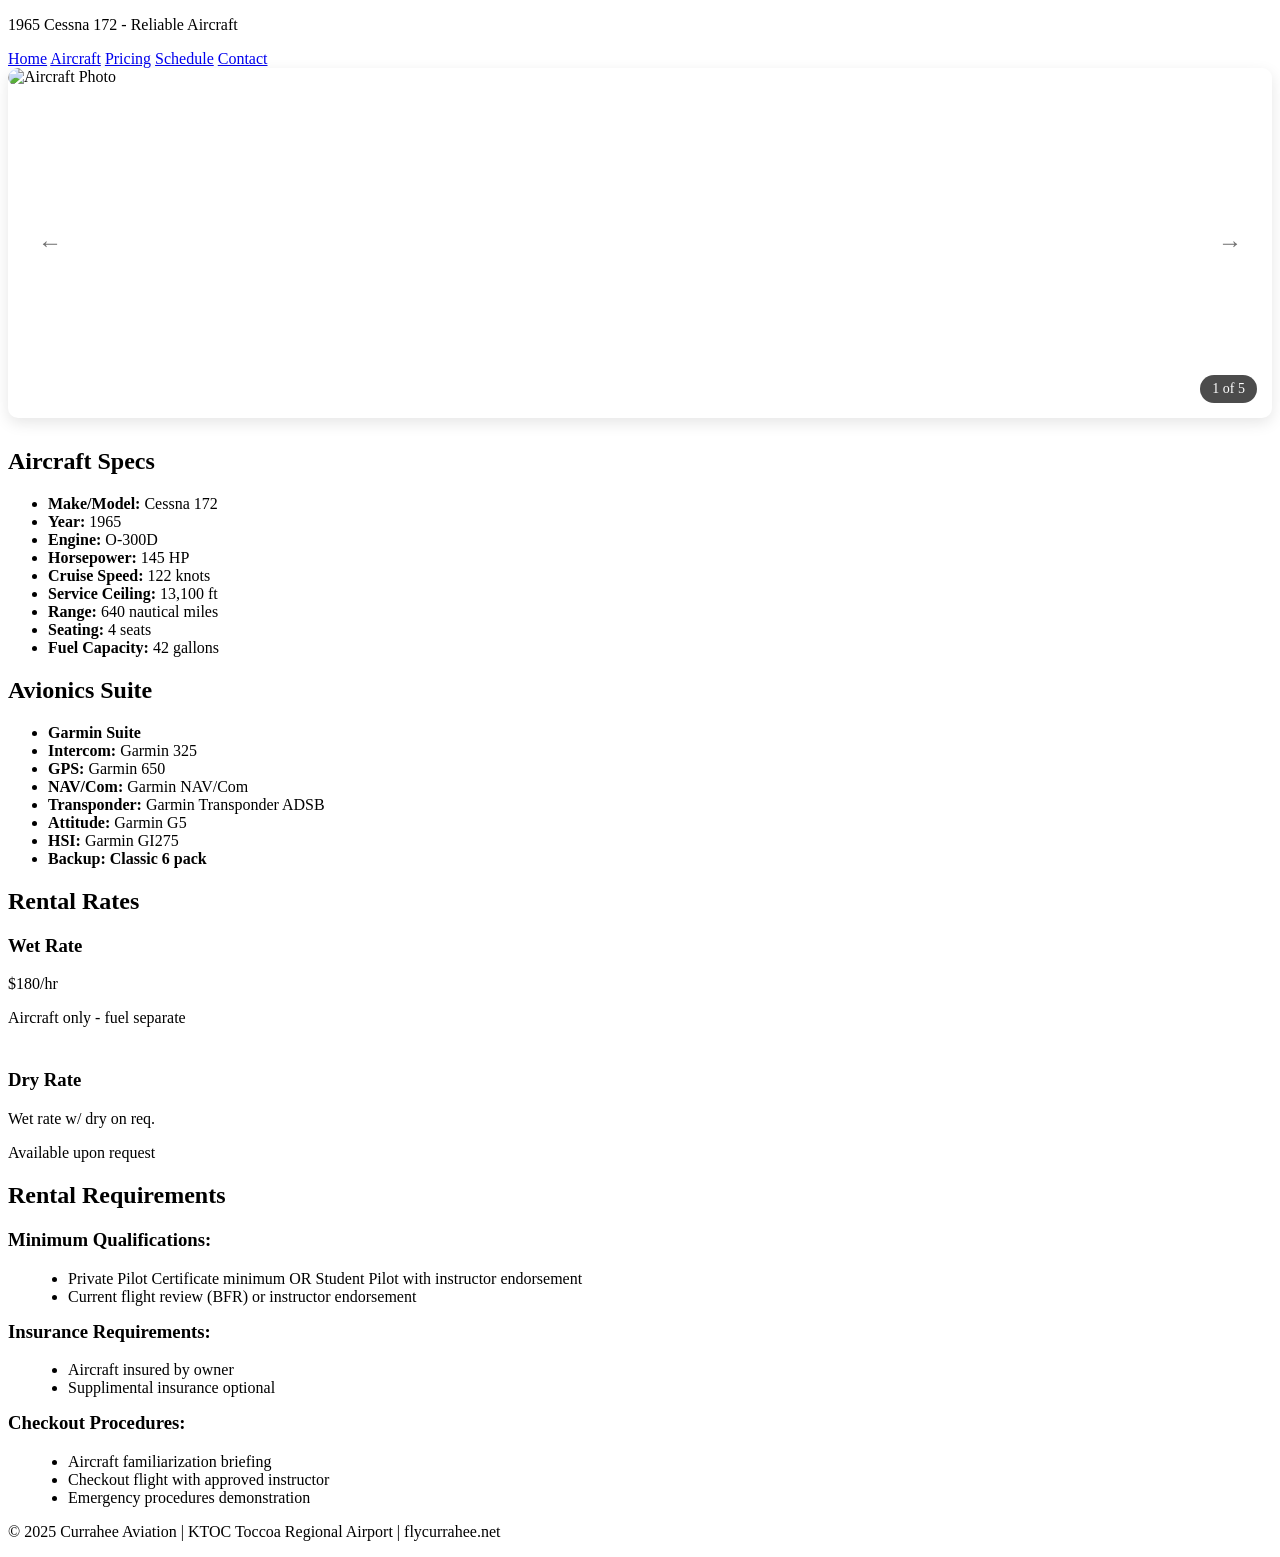
==== aircraft.html @ 541169be "Update aircraft.html Working on uploading images in alternative formats.   Attempting to accept .H" ====
<!DOCTYPE html>
<html lang="en">
<head>
    <meta charset="UTF-8">
    <meta name="viewport" content="width=device-width, initial-scale=1.0">
    <title>Aircraft - Currahee Aviation</title>
    <meta name="description" content="Our 1965 Cessna 172 aircraft specifications, rental rates, and requirements at KTOC Toccoa Regional Airport.">
    <link rel="stylesheet" href="Curahee-Aviation/assets/css/styles.css">
</head>
<body>
    <div class="container">
        <header>
            <div class="header-logo-container">
                <img src="Curahee-Aviation/assets/images/logos/currahee-logo.png" alt="Currahee Aviation Logo" class="header-logo-small" onerror="this.src='Curahee-Aviation/assets/images/logos/currahee-logo.jpg'; this.onerror=function(){this.style.display='none'};">
            </div>
            <p><span id="aircraft-year">1965</span> <span id="aircraft-make">Cessna</span> <span id="aircraft-model">172</span> - Reliable Aircraft</p>
            <nav>
                <a href="index.html">Home</a>
                <a href="aircraft.html">Aircraft</a>
                <a href="pricing.html">Pricing</a>
                <a href="schedule.html">Schedule</a>
                <a href="contact.html">Contact</a>
            </nav>
        </header>

        <!-- Aircraft Photo Gallery - Auto Slideshow -->
        <div class="aircraft-gallery-preview" style="margin-bottom: 30px;">
            <div style="position: relative; width: 100%; height: 350px; border-radius: 10px; box-shadow: 0 5px 15px rgba(0,0,0,0.1); overflow: hidden;">
                <img id="mainGalleryPhoto" src="Curahee-Aviation/assets/images/aircraft/aircraft-1.JPG" alt="Aircraft Photo" 
                     style="width: 100%; height: 100%; object-fit: cover; border-radius: 10px; transition: opacity 0.5s ease-in-out;"
                     onerror="this.src='Curahee-Aviation/assets/images/aircraft/aircraft-1.jpg'; this.onerror=null;">
                
                <!-- Photo Counter -->
                <div id="mainPhotoCounter" style="position: absolute; bottom: 15px; right: 15px; color: white; font-size: 14px; background: rgba(0,0,0,0.7); padding: 6px 12px; border-radius: 15px;">
                    1 of 5
                </div>
                
                <!-- Navigation arrows -->
                <button onclick="previousMainPhoto()" style="position: absolute; left: 15px; top: 50%; transform: translateY(-50%); background: rgba(255,255,255,0.8); border: none; color: #333; font-size: 24px; padding: 10px 15px; border-radius: 50%; cursor: pointer; opacity: 0.7; transition: opacity 0.3s;">
                    ←
                </button>
                <button onclick="nextMainPhoto()" style="position: absolute; right: 15px; top: 50%; transform: translateY(-50%); background: rgba(255,255,255,0.8); border: none; color: #333; font-size: 24px; padding: 10px 15px; border-radius: 50%; cursor: pointer; opacity: 0.7; transition: opacity 0.3s;">
                    →
                </button>
            </div>
        </div>

        <!-- Photo Gallery Modal -->
        <div id="photoGalleryModal" style="display: none; position: fixed; top: 0; left: 0; width: 100%; height: 100%; background: rgba(0,0,0,0.9); z-index: 1000; align-items: center; justify-content: center;">
            <div style="position: relative; max-width: 90%; max-height: 90%; display: flex; align-items: center; justify-content: center;">
                <!-- Close Button -->
                <button onclick="closePhotoGallery()" style="position: absolute; top: -50px; right: 0; background: none; border: none; color: white; font-size: 30px; cursor: pointer; z-index: 1001;">
                    ✕
                </button>
                
                <!-- Previous Button -->
                <button onclick="previousPhoto()" style="position: absolute; left: -60px; background: rgba(255,255,255,0.2); border: none; color: white; font-size: 30px; padding: 15px 20px; border-radius: 50%; cursor: pointer; z-index: 1001;">
                    ←
                </button>
                
                <!-- Photo Display -->
                <img id="galleryPhoto" src="" alt="Aircraft Photo" style="max-width: 100%; max-height: 100%; object-fit: contain; border-radius: 10px;">
                
                <!-- Next Button -->
                <button onclick="nextPhoto()" style="position: absolute; right: -60px; background: rgba(255,255,255,0.2); border: none; color: white; font-size: 30px; padding: 15px 20px; border-radius: 50%; cursor: pointer; z-index: 1001;">
                    →
                </button>
                
                <!-- Photo Counter -->
                <div id="photoCounter" style="position: absolute; bottom: -40px; left: 50%; transform: translateX(-50%); color: white; font-size: 16px; background: rgba(0,0,0,0.5); padding: 8px 16px; border-radius: 20px;">
                    1 of 5
                </div>
            </div>
        </div>

        <div class="aircraft-info">
            <div class="card">
                <h2>Aircraft Specs</h2>
                <ul class="specs">
                    <li><span><strong>Make/Model:</strong></span> <span><span id="spec-make">Cessna</span> <span id="spec-model">172</span></span></li>
                    <li><span><strong>Year:</strong></span> <span id="spec-year">1965</span></li>
                    <li><span><strong>Engine:</strong></span> <span id="spec-engine">O-300D</span></li>
                    <li><span><strong>Horsepower:</strong></span> <span id="spec-horsepower">145 HP</span></li>
                    <li><span><strong>Cruise Speed:</strong></span> <span id="spec-cruise">122 knots</span></li>
                    <li><span><strong>Service Ceiling:</strong></span> <span id="spec-ceiling">13,100 ft</span></li>
                    <li><span><strong>Range:</strong></span> <span id="spec-range">640 nautical miles</span></li>
                    <li><span><strong>Seating:</strong></span> <span id="spec-seating">4 seats</span></li>
                    <li><span><strong>Fuel Capacity:</strong></span> <span id="spec-fuel">42 gallons</span></li>
                </ul>
            </div>
            
            <!-- Avionics Card - NEW -->
            <div class="card">
                <h2>Avionics Suite</h2>
                <ul class="specs" id="avionics-list">
                    <li><span><strong>Garmin Suite</strong></span></li>
                    <li><span><strong>Intercom:</strong></span> <span>Garmin 325</span></li>
                    <li><span><strong>GPS:</strong></span> <span>Garmin 650</span></li>
                    <li><span><strong>NAV/Com:</strong></span> <span>Garmin NAV/Com</span></li>
                    <li><span><strong>Transponder:</strong></span> <span>Garmin Transponder ADSB</span></li>
                    <li><span><strong>Attitude:</strong></span> <span>Garmin G5</span></li>
                    <li><span><strong>HSI:</strong></span> <span>Garmin GI275</span></li>
                    <li><span><strong>Backup:</strong></span> <span><strong>Classic 6 pack</strong></span></li>
                </ul>
            </div>
        </div>

        <div class="aircraft-info">
            <div class="card rate-card">
                <h2>Rental Rates</h2>
                <div>
                    <h3>Wet Rate</h3>
                    <div class="rate"><span id="wet-rate">$180</span>/hr</div>
                    <p>Aircraft only - fuel separate</p>
                </div>
                <hr style="margin: 20px 0; border: 1px solid rgba(255,255,255,0.3);">
                <div>
                    <h3>Dry Rate</h3>
                    <div class="rate"><span id="dry-rate">Wet rate w/ dry on req.</span></div>
                    <p>Available upon request</p>
                </div>
            </div>
            
            <div class="card requirements">
                <h2>Rental Requirements</h2>
                <h3>Minimum Qualifications:</h3>
                <ul id="pilot-qualifications" style="margin: 10px 0 0 20px;">
                    <li>Private Pilot Certificate minimum OR Student Pilot with instructor endorsement</li>
                    <li>Current flight review (BFR) or instructor endorsement</li>
                </ul>
                
                <h3 style="margin-top: 15px;">Insurance Requirements:</h3>
                <ul id="insurance-requirements" style="margin: 10px 0 0 20px;">
                    <li>Aircraft insured by owner</li>
                    <li>Supplimental insurance optional</li>
                </ul>
                
                <h3 style="margin-top: 15px;">Checkout Procedures:</h3>
                <ul id="checkout-procedures" style="margin: 10px 0 0 20px;">
                    <li>Aircraft familiarization briefing</li>
                    <li>Checkout flight with approved instructor</li>
                    <li>Emergency procedures demonstration</li>
                </ul>
            </div>
        </div>
        
        <footer>
            <p>&copy; 2025 <span id="business-name">Currahee Aviation</span> | KTOC Toccoa Regional Airport | flycurrahee.net</p>
        </footer>
    </div>

    <!-- Load Configuration -->
    <script src="Curahee-Aviation/config/contact-info.js"></script>
    <script src="Curahee-Aviation/config/business-config.js"></script>
    <script src="Curahee-Aviation/config/aircraft.js"></script>
    <script src="Curahee-Aviation/config/rental.js"></script>

    <!-- Dynamic Content Loading & Carousel -->
    <script>
        // Auto slideshow variables
        let mainGalleryInterval;
        let currentMainPhotoIndex = 0;
        const MAIN_SLIDESHOW_INTERVAL = 4000; // 4 seconds between photos
        
        // Photo slideshow array (renamed to avoid conflicts) 
        // iOS image format potential issues
        const slideshowPhotos = [
            { src: 'Curahee-Aviation/assets/images/aircraft/aircraft-1.JPG', alt: 'Aircraft exterior view' },
            { src: 'Curahee-Aviation/assets/images/aircraft/aircraft-2.JPG', alt: 'Aircraft cockpit view' },
            { src: 'Curahee-Aviation/assets/images/aircraft/aircraft-3.jpeg', alt: 'Aircraft interior view' },
            { src: 'Curahee-Aviation/assets/images/aircraft/aircraft-4.HEIF', alt: 'Aircraft engine view' },
            { src: 'Curahee-Aviation/assets/images/aircraft/aircraft-5.JPG', alt: 'Aircraft on ramp view' }
        ];

        document.addEventListener('DOMContentLoaded', function() {
            // Populate content from config files
            if (typeof CONTACT_INFO !== 'undefined' && 
                typeof BUSINESS_CONFIG !== 'undefined' && 
                typeof AIRCRAFT_CONFIG !== 'undefined' && 
                typeof RENTAL_CONFIG !== 'undefined') {
                populateContent();
            } else {
                console.warn('Some config files not loaded, using default content');
            }
            
            // Start auto slideshow immediately
            startMainSlideshow();
            
            // Initialize carousel
            initCarousel();
        });

        function startMainSlideshow() {
            mainGalleryInterval = setInterval(nextMainPhoto, MAIN_SLIDESHOW_INTERVAL);
        }

        function stopMainSlideshow() {
            if (mainGalleryInterval) {
                clearInterval(mainGalleryInterval);
                mainGalleryInterval = null;
            }
        }

        function nextMainPhoto() {
            currentMainPhotoIndex = (currentMainPhotoIndex + 1) % slideshowPhotos.length;
            showMainPhoto();
        }

        function previousMainPhoto() {
            currentMainPhotoIndex = (currentMainPhotoIndex - 1 + slideshowPhotos.length) % slideshowPhotos.length;
            showMainPhoto();
            // Restart slideshow after manual navigation
            stopMainSlideshow();
            startMainSlideshow();
        }

        function showMainPhoto() {
            const photo = slideshowPhotos[currentMainPhotoIndex];
            const photoElement = document.getElementById('mainGalleryPhoto');
            const counterElement = document.getElementById('mainPhotoCounter');
            
            // Try uppercase first, fallback to lowercase
            const img = new Image();
            img.onload = function() {
                photoElement.src = this.src;
                photoElement.alt = photo.alt;
            };
            img.onerror = function() {
                // Try lowercase version
                const lowercaseSrc = photo.src.replace('.JPG', '.jpg');
                const fallbackImg = new Image();
                fallbackImg.onload = function() {
                    photoElement.src = this.src;
                    photoElement.alt = photo.alt;
                };
                fallbackImg.onerror = function() {
                    console.warn('Photo not found:', photo.src);
                };
                fallbackImg.src = lowercaseSrc;
            };
            img.src = photo.src;
            
            // Update counter
            counterElement.textContent = `${currentMainPhotoIndex + 1} of ${slideshowPhotos.length}`;
        }

        // Pause slideshow on hover
        document.addEventListener('DOMContentLoaded', function() {
            const gallery = document.querySelector('.aircraft-gallery-preview');
            
            gallery.addEventListener('mouseenter', function() {
                stopMainSlideshow();
            });
            
            gallery.addEventListener('mouseleave', function() {
                startMainSlideshow();
            });
        });

        function populateContent() {
            // Populate business name
            const businessNameElements = document.querySelectorAll('#business-name');
            businessNameElements.forEach(el => el.textContent = CONTACT_INFO.businessName);

            // Populate aircraft information
            document.getElementById('aircraft-year').textContent = AIRCRAFT_CONFIG.year;
            document.getElementById('aircraft-make').textContent = AIRCRAFT_CONFIG.make;
            document.getElementById('aircraft-model').textContent = AIRCRAFT_CONFIG.model;
            
            // Populate specifications
            document.getElementById('spec-make').textContent = AIRCRAFT_CONFIG.make;
            document.getElementById('spec-model').textContent = AIRCRAFT_CONFIG.model;
            document.getElementById('spec-year').textContent = AIRCRAFT_CONFIG.year;
            document.getElementById('spec-engine').textContent = AIRCRAFT_CONFIG.engine;
            document.getElementById('spec-horsepower').textContent = AIRCRAFT_CONFIG.horsepower;
            document.getElementById('spec-cruise').textContent = AIRCRAFT_CONFIG.cruiseSpeed;
            document.getElementById('spec-ceiling').textContent = AIRCRAFT_CONFIG.serviceCeiling;
            document.getElementById('spec-range').textContent = AIRCRAFT_CONFIG.range;
            document.getElementById('spec-seating').textContent = AIRCRAFT_CONFIG.seating;
            document.getElementById('spec-fuel').textContent = AIRCRAFT_CONFIG.fuelCapacity;

            // Populate avionics from aircraft config if available
            if (AIRCRAFT_CONFIG.avionics) {
                const avionicsList = document.getElementById('avionics-list');
                if (avionicsList && typeof AIRCRAFT_CONFIG.avionics === 'object') {
                    avionicsList.innerHTML = '';
                    
                    // Add each avionics item
                    Object.entries(AIRCRAFT_CONFIG.avionics).forEach(([key, value]) => {
                        const li = document.createElement('li');
                        if (key === 'garminSuite') {
                            li.innerHTML = `<span><strong>${value}</strong></span>`;
                        } else if (key === 'backup') {
                            li.innerHTML = `<span><strong>Backup:</strong></span> <span>${value}</span>`;
                        } else {
                            const label = key.charAt(0).toUpperCase() + key.slice(1).replace(/([A-Z])/g, ' $1');
                            li.innerHTML = `<span><strong>${label}:</strong></span> <span>${value}</span>`;
                        }
                        avionicsList.appendChild(li);
                    });
                }
            }

            // Populate rates from business config
            document.getElementById('wet-rate').textContent = BUSINESS_CONFIG.wetRate;
            document.getElementById('dry-rate').textContent = BUSINESS_CONFIG.dryRate;

            // Populate rental requirements
            populateList('pilot-qualifications', RENTAL_CONFIG.pilotQualifications);
            populateList('insurance-requirements', RENTAL_CONFIG.insuranceRequirements);
            populateList('checkout-procedures', RENTAL_CONFIG.checkoutProcedures);
        }

        function populateList(elementId, items) {
            const listElement = document.getElementById(elementId);
            if (listElement && items) {
                listElement.innerHTML = '';
                items.forEach(item => {
                    const li = document.createElement('li');
                    li.textContent = item;
                    listElement.appendChild(li);
                });
            }
        }

        function initCarousel() {
            // No carousel functionality needed
            console.log('Aircraft page loaded');
        }

        // Photo Gallery Variables
        let currentPhotoIndex = 0;
        const aircraftPhotos = [
            { src: 'Curahee-Aviation/assets/images/aircraft/aircraft-1.JPG', alt: 'Aircraft exterior view' },
            { src: 'Curahee-Aviation/assets/images/aircraft/aircraft-2.JPG', alt: 'Aircraft cockpit view' },
            { src: 'Curahee-Aviation/assets/images/aircraft/aircraft-3.JPG', alt: 'Aircraft interior view' },
            { src: 'Curahee-Aviation/assets/images/aircraft/aircraft-4.JPG', alt: 'Aircraft engine view' },
            { src: 'Curahee-Aviation/assets/images/aircraft/aircraft-5.JPG', alt: 'Aircraft on ramp view' }
        ];

        // Photo Gallery Variables
        let galleryInterval;
        const SLIDESHOW_INTERVAL = 3000; // 3 seconds between photos

        // Photo Gallery Functions
        function openPhotoGallery() {
            currentPhotoIndex = 0;
            document.getElementById('photoGalleryModal').style.display = 'flex';
            document.body.style.overflow = 'hidden'; // Prevent background scrolling
            showCurrentPhoto();
            startSlideshow();
        }

        function closePhotoGallery() {
            document.getElementById('photoGalleryModal').style.display = 'none';
            document.body.style.overflow = 'auto'; // Restore scrolling
            stopSlideshow();
        }

        function startSlideshow() {
            stopSlideshow(); // Clear any existing interval
            galleryInterval = setInterval(nextPhoto, SLIDESHOW_INTERVAL);
        }

        function stopSlideshow() {
            if (galleryInterval) {
                clearInterval(galleryInterval);
                galleryInterval = null;
            }
        }

        function nextPhoto() {
            currentPhotoIndex = (currentPhotoIndex + 1) % aircraftPhotos.length;
            showCurrentPhoto();
            // Restart the slideshow timer when user manually navigates
            if (galleryInterval) {
                startSlideshow();
            }
        }

        function previousPhoto() {
            currentPhotoIndex = (currentPhotoIndex - 1 + aircraftPhotos.length) % aircraftPhotos.length;
            showCurrentPhoto();
            // Restart the slideshow timer when user manually navigates
            if (galleryInterval) {
                startSlideshow();
            }
        }

        function showCurrentPhoto() {
            const photo = aircraftPhotos[currentPhotoIndex];
            const photoElement = document.getElementById('galleryPhoto');
            const counterElement = document.getElementById('photoCounter');
            
            // Try uppercase first, fallback to lowercase
            const img = new Image();
            img.onload = function() {
                photoElement.src = this.src;
                photoElement.alt = photo.alt;
            };
            img.onerror = function() {
                // Try lowercase version
                const lowercaseSrc = photo.src.replace('.JPG', '.jpg');
                const fallbackImg = new Image();
                fallbackImg.onload = function() {
                    photoElement.src = this.src;
                    photoElement.alt = photo.alt;
                };
                fallbackImg.onerror = function() {
                    console.warn('Photo not found:', photo.src);
                };
                fallbackImg.src = lowercaseSrc;
            };
            img.src = photo.src;
            
            // Update counter
            counterElement.textContent = `${currentPhotoIndex + 1} of ${aircraftPhotos.length}`;
        }

        // Keyboard navigation
        document.addEventListener('keydown', function(event) {
            const modal = document.getElementById('photoGalleryModal');
            if (modal.style.display === 'flex') {
                switch(event.key) {
                    case 'Escape':
                        closePhotoGallery();
                        break;
                    case 'ArrowLeft':
                        previousPhoto();
                        break;
                    case 'ArrowRight':
                        nextPhoto();
                        break;
                }
            }
        });

        // Close modal when clicking outside the photo
        document.getElementById('photoGalleryModal').addEventListener('click', function(event) {
            if (event.target === this) {
                closePhotoGallery();
            }
        });

        // Pause slideshow on hover, resume on mouse leave
        document.addEventListener('DOMContentLoaded', function() {
            const modal = document.getElementById('photoGalleryModal');
            
            modal.addEventListener('mouseenter', function() {
                if (modal.style.display === 'flex') {
                    stopSlideshow();
                }
            });
            
            modal.addEventListener('mouseleave', function() {
                if (modal.style.display === 'flex') {
                    startSlideshow();
                }
            });
        });
    </script>
</body>
</html>
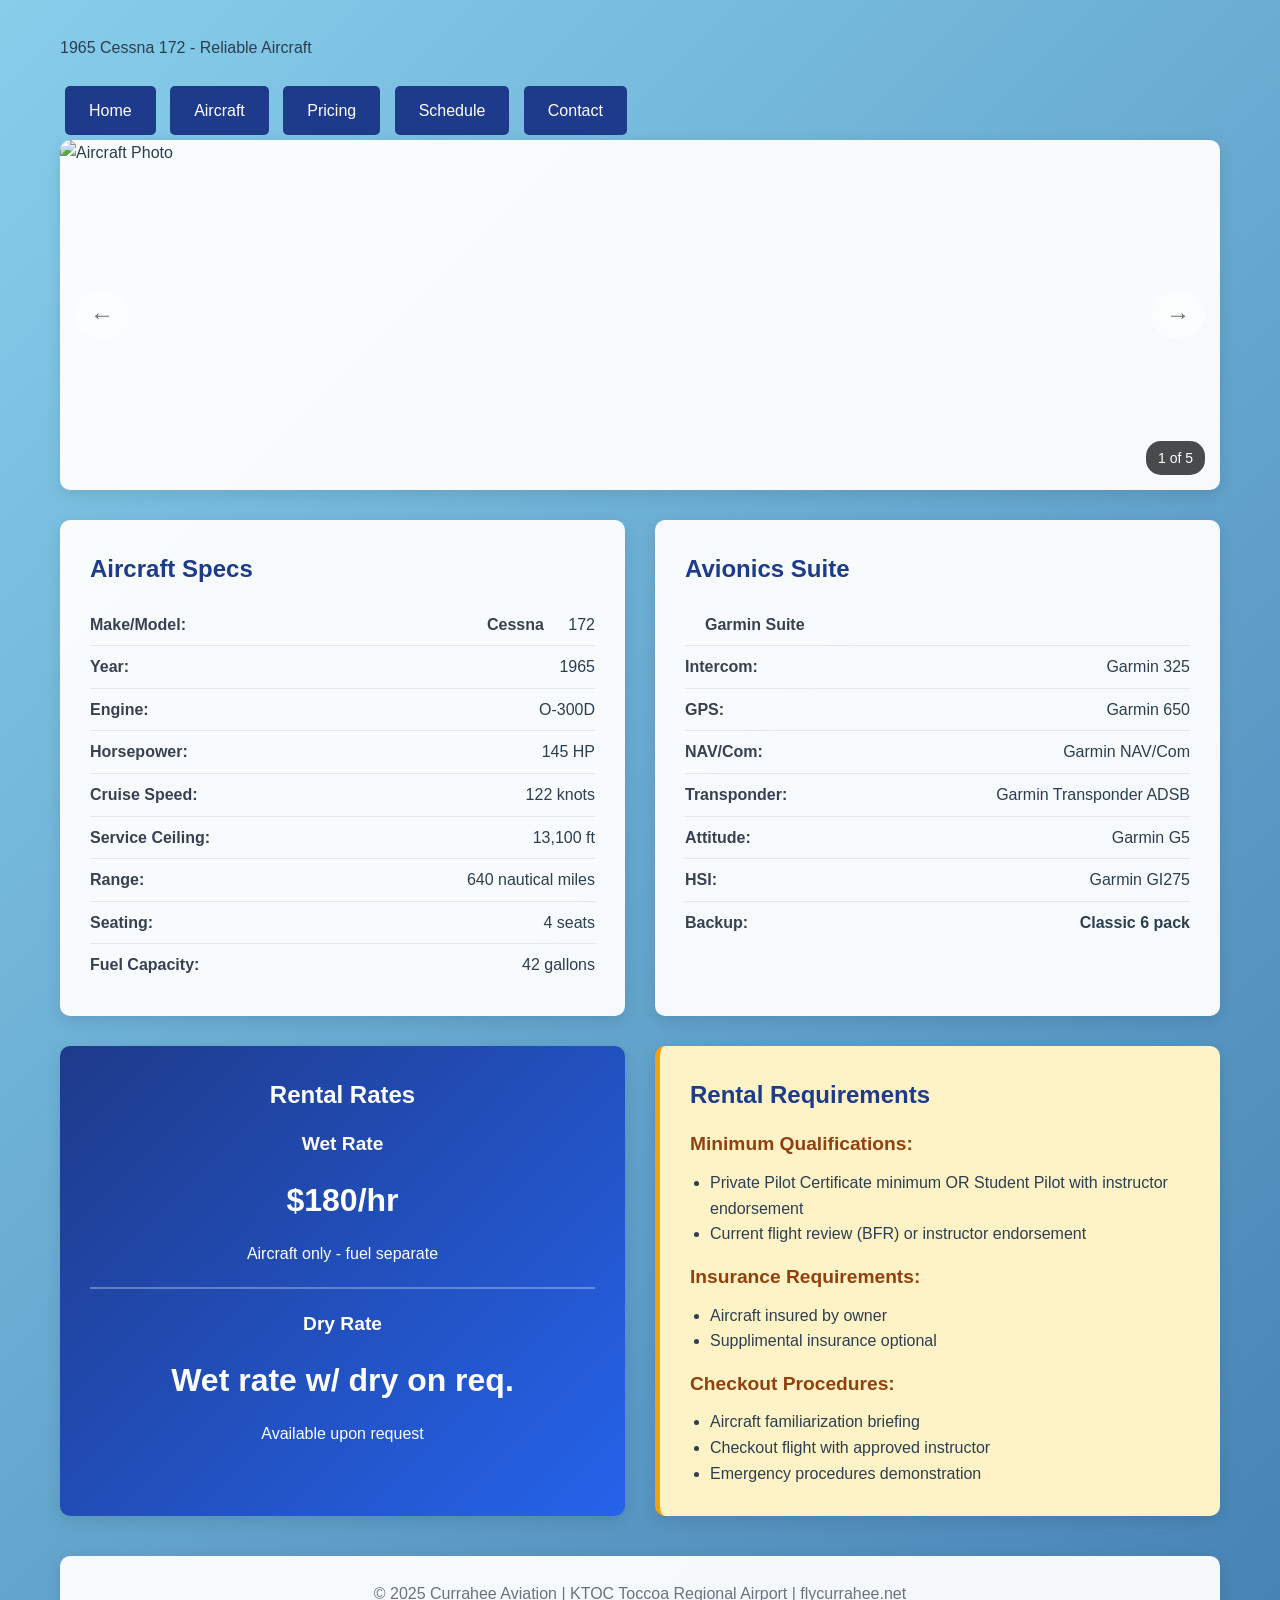
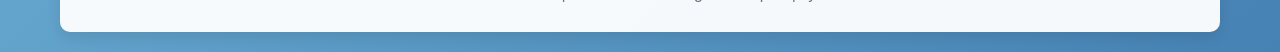
==== commit bea0a6a0: "fixing slideshow" ====
--- a/aircraft.html
+++ b/aircraft.html
@@ -167,8 +167,8 @@
         const slideshowPhotos = [
             { src: 'Curahee-Aviation/assets/images/aircraft/aircraft-1.JPG', alt: 'Aircraft exterior view' },
             { src: 'Curahee-Aviation/assets/images/aircraft/aircraft-2.JPG', alt: 'Aircraft cockpit view' },
-            { src: 'Curahee-Aviation/assets/images/aircraft/aircraft-3.jpeg', alt: 'Aircraft interior view' },
-            { src: 'Curahee-Aviation/assets/images/aircraft/aircraft-4.HEIF', alt: 'Aircraft engine view' },
+            { src: 'Curahee-Aviation/assets/images/aircraft/aircraft-3.JPG', alt: 'Aircraft interior view' },
+            { src: 'Curahee-Aviation/assets/images/aircraft/aircraft-4.JPG', alt: 'Aircraft engine view' },
             { src: 'Curahee-Aviation/assets/images/aircraft/aircraft-5.JPG', alt: 'Aircraft on ramp view' }
         ];
 
--- a/Curahee-Aviation/assets/css/styles.css
+++ b/Curahee-Aviation/assets/css/styles.css
@@ -0,0 +1,732 @@
+/* Aviation Website Styles - Complete Rewrite with Consistent Logo Sizing */
+
+/* Base Reset and Global Styles */
+* {
+    margin: 0;
+    padding: 0;
+    box-sizing: border-box;
+    word-wrap: break-word;
+    overflow-wrap: break-word;
+}
+
+body {
+    font-family: 'Segoe UI', Tahoma, Geneva, Verdana, sans-serif;
+    line-height: 1.6;
+    color: #2c3e50;
+    background: linear-gradient(135deg, #87CEEB 0%, #4682B4 100%);
+    min-height: 100vh;
+    overflow-x: hidden;
+}
+
+.container {
+    max-width: 1200px;
+    margin: 0 auto;
+    padding: 20px;
+    width: 100%;
+    overflow-x: hidden;
+}
+
+.header-logo-container {
+    margin-bottom: 15px;
+    width: 100%;
+    display: flex;
+    justify-content: center;
+    align-items: center;
+    overflow: hidden;  /* Prevents overflow outside the header */
+}
+
+.header-logo,
+.header-logo-small {
+    height: 120px;
+    width: auto;
+    max-width: 100%;  /* Prevents breaking out horizontally */
+    display: block;
+}
+
+h1 {
+    color: #1e3a8a;
+    font-size: 2.5em;
+    margin-bottom: 10px;
+    font-weight: bold;
+}
+
+.tagline {
+    color: #4682B4;
+    font-size: 1.2em;
+    font-style: italic;
+    margin-bottom: 20px;
+}
+
+/* Navigation */
+nav {
+    margin-top: 20px;
+}
+
+nav a {
+    background: #1e3a8a;
+    color: white;
+    padding: 12px 24px;
+    margin: 5px;
+    text-decoration: none;
+    border-radius: 5px;
+    display: inline-block;
+    transition: background 0.3s;
+    font-weight: 500;
+}
+
+nav a:hover {
+    background: #2563eb;
+    transform: translateY(-1px);
+}
+
+/* Carousel and Slideshow Styles */
+.carousel-container,
+.aircraft-gallery-preview {
+    position: relative;
+    max-width: 100%;
+    margin: 0 auto 30px auto;
+    border-radius: 10px;
+    overflow: hidden;
+    box-shadow: 0 5px 15px rgba(0, 0, 0, 0.1);
+    background: rgba(255, 255, 255, 0.95);
+}
+
+.carousel {
+    position: relative;
+    width: 100%;
+    height: 350px;
+    overflow: hidden;
+}
+
+.carousel-slide {
+    position: absolute;
+    top: 0;
+    left: 0;
+    width: 100%;
+    height: 100%;
+    opacity: 0;
+    transition: opacity 1s ease-in-out;
+}
+
+.carousel-slide.active {
+    opacity: 1;
+}
+
+.carousel-slide img {
+    width: 100%;
+    height: 100%;
+    object-fit: cover;
+    display: block;
+}
+
+.carousel-indicators {
+    position: absolute;
+    bottom: 15px;
+    left: 50%;
+    transform: translateX(-50%);
+    display: flex;
+    gap: 8px;
+}
+
+.carousel-indicator {
+    width: 10px;
+    height: 10px;
+    border-radius: 50%;
+    background: rgba(255, 255, 255, 0.6);
+    cursor: pointer;
+    transition: all 0.3s ease;
+    border: 2px solid rgba(255, 255, 255, 0.8);
+}
+
+.carousel-indicator.active {
+    background: white;
+    transform: scale(1.1);
+}
+
+/* Main Content Grid */
+.main-content {
+    display: grid;
+    grid-template-columns: 1fr 1fr;
+    gap: 30px;
+    margin-bottom: 30px;
+}
+
+/* Card Styles */
+.card {
+    background: rgba(255, 255, 255, 0.95);
+    padding: 30px;
+    border-radius: 10px;
+    box-shadow: 0 5px 15px rgba(0, 0, 0, 0.1);
+    transition: transform 0.2s ease, box-shadow 0.2s ease;
+}
+
+.card:hover {
+    transform: translateY(-2px);
+    box-shadow: 0 8px 20px rgba(0, 0, 0, 0.15);
+}
+
+.card h2 {
+    color: #1e3a8a;
+    margin-bottom: 15px;
+    font-size: 1.5em;
+}
+
+.card h3 {
+    color: #2c3e50;
+    margin-bottom: 10px;
+    font-size: 1.2em;
+}
+
+/* Rate Display */
+.rate {
+    font-size: 1.5em;
+    color: #dc2626;
+    font-weight: bold;
+    margin: 10px 0;
+}
+
+/* Features List */
+.features {
+    list-style: none;
+}
+
+.features li {
+    padding: 8px 0;
+    border-bottom: 1px solid #e5e7eb;
+    display: flex;
+    align-items: center;
+}
+
+.features li:last-child {
+    border-bottom: none;
+}
+
+.features li::before {
+    content: '✈️ ';
+    margin-right: 10px;
+    flex-shrink: 0;
+}
+
+/* Contact CTA */
+.contact-cta {
+    background: rgba(255, 255, 255, 0.95);
+    padding: 30px;
+    border-radius: 10px;
+    margin-bottom: 30px;
+    box-shadow: 0 5px 15px rgba(0, 0, 0, 0.1);
+    text-align: center;
+}
+
+.contact-cta h2 {
+    color: #1e3a8a;
+    margin-bottom: 15px;
+    font-size: 1.5em;
+}
+
+.contact-cta p {
+    color: #2c3e50;
+    font-size: 1.1em;
+    margin-bottom: 15px;
+}
+
+.contact-info-display {
+    display: flex;
+    justify-content: center;
+    gap: 40px;
+    margin-top: 20px;
+    flex-wrap: wrap;
+}
+
+.contact-item {
+    display: flex;
+    align-items: center;
+    gap: 8px;
+    font-size: 1.1em;
+    font-weight: 500;
+    color: #2c3e50;
+}
+
+.contact-item a {
+    color: #1e3a8a;
+    text-decoration: none;
+    font-weight: bold;
+    transition: color 0.3s ease;
+}
+
+.contact-item a:hover {
+    color: #2563eb;
+    text-decoration: underline;
+}
+
+/* Aircraft Info and Specifications */
+.aircraft-info {
+    display: grid;
+    grid-template-columns: 1fr 1fr;
+    gap: 30px;
+    margin-bottom: 30px;
+}
+
+.specs {
+    list-style: none;
+}
+
+.specs li {
+    padding: 8px 0;
+    display: flex;
+    justify-content: space-between;
+    align-items: flex-start;
+    border-bottom: 1px solid #e5e7eb;
+}
+
+.specs li:last-child {
+    border-bottom: none;
+}
+
+.specs li span:first-child {
+    font-weight: 600;
+    color: #374151;
+    flex-shrink: 0;
+}
+
+.specs li span:last-child {
+    text-align: right;
+    margin-left: 20px;
+}
+
+/* Rate Cards */
+.rate-card {
+    text-align: center;
+    background: linear-gradient(135deg, #1e3a8a, #2563eb);
+    color: white;
+    padding: 30px;
+}
+
+.rate-card .rate {
+    font-size: 2em;
+    font-weight: bold;
+    margin: 15px 0;
+    color: white;
+}
+
+.rate-card h2,
+.rate-card h3 {
+    color: white;
+}
+
+.rate-card ul {
+    text-align: left;
+    margin: 15px 20px;
+    padding-left: 20px;
+    list-style-type: disc;
+    list-style-position: inside;
+}
+
+.rate-card li {
+    margin-bottom: 8px;
+    padding-left: 0;
+}
+
+/* Special Card Types */
+.requirements {
+    background: #fef3c7;
+    border-left: 5px solid #f59e0b;
+}
+
+.requirements h3 {
+    color: #92400e;
+    margin-bottom: 10px;
+}
+
+.business-hours {
+    background: #f8fafc;
+    border-left: 5px solid #4682B4;
+}
+
+.airport-info {
+    background: #ecfdf5;
+    border-left: 5px solid #059669;
+}
+
+.airport-info h2 {
+    color: #065f46;
+}
+
+.directions {
+    background: #fef3c7;
+    border-left: 5px solid #f59e0b;
+}
+
+.directions h2 {
+    color: #92400e;
+}
+
+.directions ol {
+    margin: 15px 0 0 25px;
+}
+
+.directions li {
+    margin: 5px 0;
+}
+
+.weather-card {
+    background: #fef3c7;
+    border-left: 5px solid #f59e0b;
+}
+
+.weather-card h2 {
+    color: #92400e;
+}
+
+/* Tables */
+.hours-table,
+.business-hours table {
+    width: 100%;
+    border-collapse: collapse;
+    margin: 15px 0;
+}
+
+.hours-table th,
+.hours-table td,
+.business-hours th,
+.business-hours td {
+    padding: 12px 8px;
+    text-align: left;
+    border-bottom: 1px solid #e5e7eb;
+}
+
+.hours-table th,
+.business-hours th {
+    background: #1e3a8a;
+    color: white;
+    font-weight: bold;
+}
+
+/* Contact Info */
+.contact-info {
+    font-size: 1.1em;
+}
+
+.contact-info p {
+    margin: 10px 0;
+    display: flex;
+    align-items: center;
+    gap: 10px;
+}
+
+.contact-info strong {
+    display: inline-block;
+    width: 100px;
+    flex-shrink: 0;
+}
+
+/* Location Details */
+.location-details p {
+    margin: 8px 0;
+}
+
+/* Emergency Styles */
+.emergency {
+    background: #fee2e2;
+    border-left: 5px solid #dc2626;
+    text-align: center;
+    padding: 20px;
+    border-radius: 10px;
+    margin-bottom: 30px;
+}
+
+.emergency h2 {
+    color: #991b1b;
+    margin-bottom: 10px;
+}
+
+.emergency p {
+    font-size: 1.1em;
+}
+
+/* Pricing Grid */
+.pricing-grid {
+    display: grid;
+    grid-template-columns: 1fr 1fr;
+    gap: 30px;
+    margin-bottom: 30px;
+}
+
+.rate-card.wet {
+    border-top: 5px solid #059669;
+}
+
+.rate-card.dry {
+    border-top: 5px solid #dc2626;
+}
+
+.rate-card.wet .rate {
+    color: #059669;
+}
+
+.rate-card.dry .rate {
+    color: #dc2626;
+}
+
+/* Policies */
+.policies {
+    background: rgba(255, 255, 255, 0.95);
+    padding: 25px;
+    border-radius: 10px;
+    box-shadow: 0 5px 15px rgba(0, 0, 0, 0.1);
+    margin-bottom: 30px;
+}
+
+.policies h2 {
+    color: #1e3a8a;
+    margin-bottom: 20px;
+}
+
+.policy-grid {
+    display: grid;
+    grid-template-columns: 1fr 1fr;
+    gap: 25px;
+}
+
+.policy-section h3 {
+    color: #4682B4;
+    margin-bottom: 10px;
+}
+
+.policy-section ul {
+    margin-left: 20px;
+}
+
+.policy-section li {
+    margin-bottom: 5px;
+}
+
+/* Payment Info */
+.payment-info {
+    background: #fef3c7;
+    border-left: 5px solid #f59e0b;
+    padding: 20px;
+    border-radius: 10px;
+    margin-bottom: 30px;
+}
+
+.payment-info h2 {
+    color: #92400e;
+    margin-bottom: 10px;
+}
+
+/* Schedule and Contact Grids */
+.schedule-grid,
+.contact-grid {
+    display: grid;
+    grid-template-columns: 1fr 1fr;
+    gap: 30px;
+    margin-bottom: 30px;
+}
+
+/* Steps List */
+.steps {
+    list-style: none;
+    counter-reset: step-counter;
+}
+
+.steps li {
+    counter-increment: step-counter;
+    padding: 15px 0;
+    border-bottom: 1px solid #e5e7eb;
+    position: relative;
+    padding-left: 50px;
+}
+
+.steps li:last-child {
+    border-bottom: none;
+}
+
+.steps li::before {
+    content: counter(step-counter);
+    position: absolute;
+    left: 0;
+    top: 15px;
+    background: #1e3a8a;
+    color: white;
+    width: 30px;
+    height: 30px;
+    border-radius: 50%;
+    display: flex;
+    align-items: center;
+    justify-content: center;
+    font-weight: bold;
+    font-size: 0.9em;
+}
+
+/* Bring List */
+.bring-list {
+    list-style: none;
+}
+
+.bring-list li {
+    padding: 8px 0;
+    border-bottom: 1px solid #e5e7eb;
+    display: flex;
+    align-items: flex-start;
+}
+
+.bring-list li:last-child {
+    border-bottom: none;
+}
+
+.bring-list li::before {
+    content: '📋 ';
+    margin-right: 10px;
+    flex-shrink: 0;
+}
+
+/* Footer */
+footer {
+    background: rgba(255, 255, 255, 0.95);
+    padding: 20px;
+    border-radius: 10px;
+    text-align: center;
+    box-shadow: 0 5px 15px rgba(0, 0, 0, 0.1);
+    margin-top: 40px;
+}
+
+footer p {
+    margin: 5px 0;
+    color: #6b7280;
+}
+
+/* Responsive Design - Logo stays SAME SIZE */
+@media (max-width: 768px) {
+ 
+    
+    /* Grid layouts become single column */
+    .main-content,
+    .aircraft-info,
+    .pricing-grid,
+    .schedule-grid,
+    .policy-grid,
+    .contact-grid {
+        grid-template-columns: 1fr;
+    }
+    
+    h1 {
+        font-size: 2em;
+        word-wrap: break-word;
+    }
+    
+    .header-logo-container {
+        gap: 10px;
+        flex-wrap: wrap;
+    }
+    
+    nav a {
+        display: block;
+        margin: 5px 0;
+        padding: 10px 20px;
+    }
+    
+    .rate {
+        font-size: 1.4em;
+    }
+    
+    .carousel {
+        height: 250px;
+    }
+    
+    .contact-info-display {
+        flex-direction: column;
+        gap: 15px;
+    }
+    
+    .container {
+        padding: 15px;
+    }
+    
+    .card {
+        padding: 20px;
+    }
+    
+    .hours-table,
+    .business-hours table {
+        font-size: 0.9em;
+    }
+    
+    .specs li {
+        flex-direction: column;
+        align-items: flex-start;
+        gap: 5px;
+    }
+    
+    .specs li span:last-child {
+        text-align: left;
+        margin-left: 0;
+    }
+}
+
+@media (max-width: 480px) {
+
+    
+    .carousel {
+        height: 200px;
+    }
+    
+    h1 {
+        font-size: 1.8em;
+    }
+    
+    .tagline {
+        font-size: 1.1em;
+    }
+    
+    .container {
+        padding: 10px;
+    }
+    
+    .card {
+        padding: 15px;
+    }
+    
+    nav a {
+        padding: 10px 15px;
+        font-size: 0.9em;
+    }
+    
+    .contact-item {
+        flex-direction: column;
+        align-items: flex-start;
+        gap: 5px;
+    }
+    
+    .contact-info strong {
+        width: auto;
+    }
+    
+    .steps li {
+        padding-left: 40px;
+    }
+    
+    .steps li::before {
+        width: 25px;
+        height: 25px;
+        font-size: 0.8em;
+    }
+}
+
+/* Print Styles */
+@media print {
+    body {
+        background: white;
+        color: black;
+    }
+    
+    .container {
+        max-width: none;
+        box-shadow: none;
+    }
+    
+    .card {
+        background: white;
+        box-shadow: none;
+        border: 1px solid #ddd;
+    }
+}
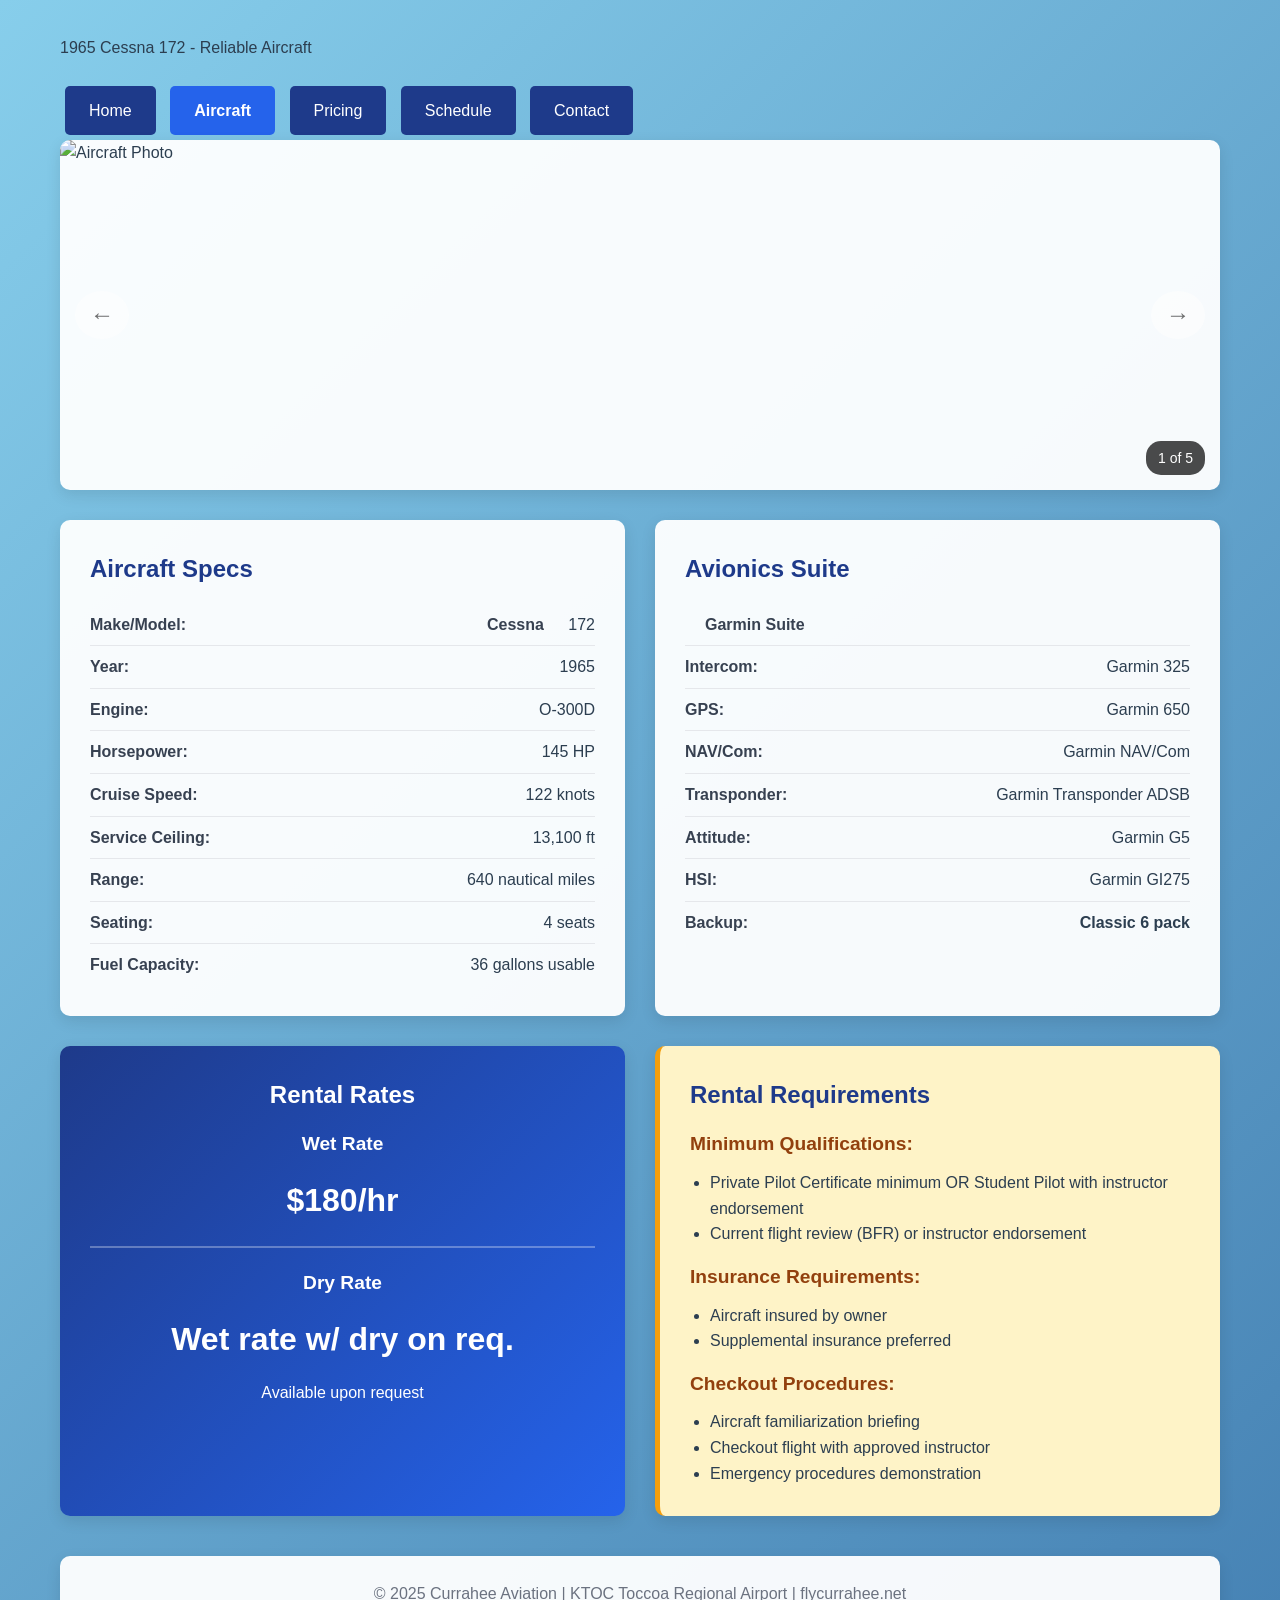
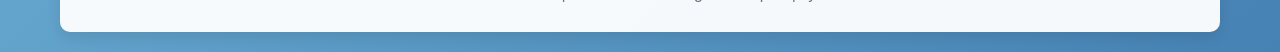
==== commit 1367d1b2: "security update, bug fixes, content clean up." ====
--- a/aircraft.html
+++ b/aircraft.html
@@ -5,11 +5,16 @@
     <meta name="viewport" content="width=device-width, initial-scale=1.0">
     <title>Aircraft - Currahee Aviation</title>
     <meta name="description" content="Our 1965 Cessna 172 aircraft specifications, rental rates, and requirements at KTOC Toccoa Regional Airport.">
+    <link rel="icon" type="image/png" href="Curahee-Aviation/assets/images/logos/favicon.png">
+    <meta http-equiv="Content-Security-Policy" content="default-src 'self'; script-src 'self' 'unsafe-inline'; style-src 'self' 'unsafe-inline'; img-src 'self'; font-src 'self'; object-src 'none'; base-uri 'self'; form-action 'none'; upgrade-insecure-requests">
+    <meta name="referrer" content="strict-origin-when-cross-origin">
+    <meta http-equiv="Permissions-Policy" content="camera=(), microphone=(), geolocation=(), payment=(), usb=(), bluetooth=()">
     <link rel="stylesheet" href="Curahee-Aviation/assets/css/styles.css">
 </head>
 <body>
     <div class="container">
         <header>
+            <h1 class="sr-only">Aircraft — Currahee Aviation</h1>
             <div class="header-logo-container">
                 <img src="Curahee-Aviation/assets/images/logos/currahee-logo.png" alt="Currahee Aviation Logo" class="header-logo-small" onerror="this.src='Curahee-Aviation/assets/images/logos/currahee-logo.jpg'; this.onerror=function(){this.style.display='none'};">
             </div>
@@ -23,6 +28,7 @@
             </nav>
         </header>
 
+        <main>
         <!-- Aircraft Photo Gallery - Auto Slideshow -->
         <div class="aircraft-gallery-preview" style="margin-bottom: 30px;">
             <div style="position: relative; width: 100%; height: 350px; border-radius: 10px; box-shadow: 0 5px 15px rgba(0,0,0,0.1); overflow: hidden;">
@@ -45,33 +51,6 @@
             </div>
         </div>
 
-        <!-- Photo Gallery Modal -->
-        <div id="photoGalleryModal" style="display: none; position: fixed; top: 0; left: 0; width: 100%; height: 100%; background: rgba(0,0,0,0.9); z-index: 1000; align-items: center; justify-content: center;">
-            <div style="position: relative; max-width: 90%; max-height: 90%; display: flex; align-items: center; justify-content: center;">
-                <!-- Close Button -->
-                <button onclick="closePhotoGallery()" style="position: absolute; top: -50px; right: 0; background: none; border: none; color: white; font-size: 30px; cursor: pointer; z-index: 1001;">
-                    ✕
-                </button>
-                
-                <!-- Previous Button -->
-                <button onclick="previousPhoto()" style="position: absolute; left: -60px; background: rgba(255,255,255,0.2); border: none; color: white; font-size: 30px; padding: 15px 20px; border-radius: 50%; cursor: pointer; z-index: 1001;">
-                    ←
-                </button>
-                
-                <!-- Photo Display -->
-                <img id="galleryPhoto" src="" alt="Aircraft Photo" style="max-width: 100%; max-height: 100%; object-fit: contain; border-radius: 10px;">
-                
-                <!-- Next Button -->
-                <button onclick="nextPhoto()" style="position: absolute; right: -60px; background: rgba(255,255,255,0.2); border: none; color: white; font-size: 30px; padding: 15px 20px; border-radius: 50%; cursor: pointer; z-index: 1001;">
-                    →
-                </button>
-                
-                <!-- Photo Counter -->
-                <div id="photoCounter" style="position: absolute; bottom: -40px; left: 50%; transform: translateX(-50%); color: white; font-size: 16px; background: rgba(0,0,0,0.5); padding: 8px 16px; border-radius: 20px;">
-                    1 of 5
-                </div>
-            </div>
-        </div>
 
         <div class="aircraft-info">
             <div class="card">
@@ -85,7 +64,7 @@
                     <li><span><strong>Service Ceiling:</strong></span> <span id="spec-ceiling">13,100 ft</span></li>
                     <li><span><strong>Range:</strong></span> <span id="spec-range">640 nautical miles</span></li>
                     <li><span><strong>Seating:</strong></span> <span id="spec-seating">4 seats</span></li>
-                    <li><span><strong>Fuel Capacity:</strong></span> <span id="spec-fuel">42 gallons</span></li>
+                    <li><span><strong>Fuel Capacity:</strong></span> <span id="spec-fuel">36 gallons usable</span></li>
                 </ul>
             </div>
             
@@ -111,7 +90,6 @@
                 <div>
                     <h3>Wet Rate</h3>
                     <div class="rate"><span id="wet-rate">$180</span>/hr</div>
-                    <p>Aircraft only - fuel separate</p>
                 </div>
                 <hr style="margin: 20px 0; border: 1px solid rgba(255,255,255,0.3);">
                 <div>
@@ -132,7 +110,7 @@
                 <h3 style="margin-top: 15px;">Insurance Requirements:</h3>
                 <ul id="insurance-requirements" style="margin: 10px 0 0 20px;">
                     <li>Aircraft insured by owner</li>
-                    <li>Supplimental insurance optional</li>
+                    <li>Supplemental insurance preferred</li>
                 </ul>
                 
                 <h3 style="margin-top: 15px;">Checkout Procedures:</h3>
@@ -144,6 +122,7 @@
             </div>
         </div>
         
+        </main>
         <footer>
             <p>&copy; 2025 <span id="business-name">Currahee Aviation</span> | KTOC Toccoa Regional Airport | flycurrahee.net</p>
         </footer>
@@ -162,14 +141,12 @@
         let currentMainPhotoIndex = 0;
         const MAIN_SLIDESHOW_INTERVAL = 4000; // 4 seconds between photos
         
-        // Photo slideshow array (renamed to avoid conflicts) 
-        // iOS image format potential issues
         const slideshowPhotos = [
             { src: 'Curahee-Aviation/assets/images/aircraft/aircraft-1.JPG', alt: 'Aircraft exterior view' },
             { src: 'Curahee-Aviation/assets/images/aircraft/aircraft-2.JPG', alt: 'Aircraft cockpit view' },
             { src: 'Curahee-Aviation/assets/images/aircraft/aircraft-3.JPG', alt: 'Aircraft interior view' },
-            { src: 'Curahee-Aviation/assets/images/aircraft/aircraft-4.JPG', alt: 'Aircraft engine view' },
-            { src: 'Curahee-Aviation/assets/images/aircraft/aircraft-5.JPG', alt: 'Aircraft on ramp view' }
+            { src: 'Curahee-Aviation/assets/images/aircraft/aircraft-4.jpg', alt: 'Aircraft engine view' },
+            { src: 'Curahee-Aviation/assets/images/aircraft/aircraft-5.jpg', alt: 'Aircraft on ramp view' }
         ];
 
         document.addEventListener('DOMContentLoaded', function() {
@@ -183,11 +160,7 @@
                 console.warn('Some config files not loaded, using default content');
             }
             
-            // Start auto slideshow immediately
             startMainSlideshow();
-            
-            // Initialize carousel
-            initCarousel();
         });
 
         function startMainSlideshow() {
@@ -218,30 +191,9 @@
             const photo = slideshowPhotos[currentMainPhotoIndex];
             const photoElement = document.getElementById('mainGalleryPhoto');
             const counterElement = document.getElementById('mainPhotoCounter');
-            
-            // Try uppercase first, fallback to lowercase
-            const img = new Image();
-            img.onload = function() {
-                photoElement.src = this.src;
-                photoElement.alt = photo.alt;
-            };
-            img.onerror = function() {
-                // Try lowercase version
-                const lowercaseSrc = photo.src.replace('.JPG', '.jpg');
-                const fallbackImg = new Image();
-                fallbackImg.onload = function() {
-                    photoElement.src = this.src;
-                    photoElement.alt = photo.alt;
-                };
-                fallbackImg.onerror = function() {
-                    console.warn('Photo not found:', photo.src);
-                };
-                fallbackImg.src = lowercaseSrc;
-            };
-            img.src = photo.src;
-            
-            // Update counter
-            counterElement.textContent = `${currentMainPhotoIndex + 1} of ${slideshowPhotos.length}`;
+            photoElement.src = photo.src;
+            photoElement.alt = photo.alt;
+            counterElement.textContent = (currentMainPhotoIndex + 1) + ' of ' + slideshowPhotos.length;
         }
 
         // Pause slideshow on hover
@@ -284,17 +236,25 @@
                 const avionicsList = document.getElementById('avionics-list');
                 if (avionicsList && typeof AIRCRAFT_CONFIG.avionics === 'object') {
                     avionicsList.innerHTML = '';
-                    
-                    // Add each avionics item
                     Object.entries(AIRCRAFT_CONFIG.avionics).forEach(([key, value]) => {
                         const li = document.createElement('li');
                         if (key === 'garminSuite') {
-                            li.innerHTML = `<span><strong>${value}</strong></span>`;
-                        } else if (key === 'backup') {
-                            li.innerHTML = `<span><strong>Backup:</strong></span> <span>${value}</span>`;
+                            const span = document.createElement('span');
+                            const strong = document.createElement('strong');
+                            strong.textContent = value;
+                            span.appendChild(strong);
+                            li.appendChild(span);
                         } else {
-                            const label = key.charAt(0).toUpperCase() + key.slice(1).replace(/([A-Z])/g, ' $1');
-                            li.innerHTML = `<span><strong>${label}:</strong></span> <span>${value}</span>`;
+                            const labelText = key === 'backup' ? 'Backup' : key.charAt(0).toUpperCase() + key.slice(1).replace(/([A-Z])/g, ' $1');
+                            const labelSpan = document.createElement('span');
+                            const strong = document.createElement('strong');
+                            strong.textContent = labelText + ':';
+                            labelSpan.appendChild(strong);
+                            const valueSpan = document.createElement('span');
+                            valueSpan.textContent = value;
+                            li.appendChild(labelSpan);
+                            li.appendChild(document.createTextNode(' '));
+                            li.appendChild(valueSpan);
                         }
                         avionicsList.appendChild(li);
                     });
@@ -322,142 +282,14 @@
                 });
             }
         }
-
-        function initCarousel() {
-            // No carousel functionality needed
-            console.log('Aircraft page loaded');
-        }
-
-        // Photo Gallery Variables
-        let currentPhotoIndex = 0;
-        const aircraftPhotos = [
-            { src: 'Curahee-Aviation/assets/images/aircraft/aircraft-1.JPG', alt: 'Aircraft exterior view' },
-            { src: 'Curahee-Aviation/assets/images/aircraft/aircraft-2.JPG', alt: 'Aircraft cockpit view' },
-            { src: 'Curahee-Aviation/assets/images/aircraft/aircraft-3.JPG', alt: 'Aircraft interior view' },
-            { src: 'Curahee-Aviation/assets/images/aircraft/aircraft-4.JPG', alt: 'Aircraft engine view' },
-            { src: 'Curahee-Aviation/assets/images/aircraft/aircraft-5.JPG', alt: 'Aircraft on ramp view' }
-        ];
-
-        // Photo Gallery Variables
-        let galleryInterval;
-        const SLIDESHOW_INTERVAL = 3000; // 3 seconds between photos
-
-        // Photo Gallery Functions
-        function openPhotoGallery() {
-            currentPhotoIndex = 0;
-            document.getElementById('photoGalleryModal').style.display = 'flex';
-            document.body.style.overflow = 'hidden'; // Prevent background scrolling
-            showCurrentPhoto();
-            startSlideshow();
-        }
-
-        function closePhotoGallery() {
-            document.getElementById('photoGalleryModal').style.display = 'none';
-            document.body.style.overflow = 'auto'; // Restore scrolling
-            stopSlideshow();
-        }
-
-        function startSlideshow() {
-            stopSlideshow(); // Clear any existing interval
-            galleryInterval = setInterval(nextPhoto, SLIDESHOW_INTERVAL);
-        }
-
-        function stopSlideshow() {
-            if (galleryInterval) {
-                clearInterval(galleryInterval);
-                galleryInterval = null;
-            }
-        }
-
-        function nextPhoto() {
-            currentPhotoIndex = (currentPhotoIndex + 1) % aircraftPhotos.length;
-            showCurrentPhoto();
-            // Restart the slideshow timer when user manually navigates
-            if (galleryInterval) {
-                startSlideshow();
-            }
-        }
-
-        function previousPhoto() {
-            currentPhotoIndex = (currentPhotoIndex - 1 + aircraftPhotos.length) % aircraftPhotos.length;
-            showCurrentPhoto();
-            // Restart the slideshow timer when user manually navigates
-            if (galleryInterval) {
-                startSlideshow();
-            }
-        }
-
-        function showCurrentPhoto() {
-            const photo = aircraftPhotos[currentPhotoIndex];
-            const photoElement = document.getElementById('galleryPhoto');
-            const counterElement = document.getElementById('photoCounter');
-            
-            // Try uppercase first, fallback to lowercase
-            const img = new Image();
-            img.onload = function() {
-                photoElement.src = this.src;
-                photoElement.alt = photo.alt;
-            };
-            img.onerror = function() {
-                // Try lowercase version
-                const lowercaseSrc = photo.src.replace('.JPG', '.jpg');
-                const fallbackImg = new Image();
-                fallbackImg.onload = function() {
-                    photoElement.src = this.src;
-                    photoElement.alt = photo.alt;
-                };
-                fallbackImg.onerror = function() {
-                    console.warn('Photo not found:', photo.src);
-                };
-                fallbackImg.src = lowercaseSrc;
-            };
-            img.src = photo.src;
-            
-            // Update counter
-            counterElement.textContent = `${currentPhotoIndex + 1} of ${aircraftPhotos.length}`;
-        }
-
-        // Keyboard navigation
-        document.addEventListener('keydown', function(event) {
-            const modal = document.getElementById('photoGalleryModal');
-            if (modal.style.display === 'flex') {
-                switch(event.key) {
-                    case 'Escape':
-                        closePhotoGallery();
-                        break;
-                    case 'ArrowLeft':
-                        previousPhoto();
-                        break;
-                    case 'ArrowRight':
-                        nextPhoto();
-                        break;
-                }
-            }
-        });
-
-        // Close modal when clicking outside the photo
-        document.getElementById('photoGalleryModal').addEventListener('click', function(event) {
-            if (event.target === this) {
-                closePhotoGallery();
-            }
-        });
-
-        // Pause slideshow on hover, resume on mouse leave
-        document.addEventListener('DOMContentLoaded', function() {
-            const modal = document.getElementById('photoGalleryModal');
-            
-            modal.addEventListener('mouseenter', function() {
-                if (modal.style.display === 'flex') {
-                    stopSlideshow();
-                }
+    </script>
+    <script>
+        (function() {
+            var page = window.location.pathname.split('/').pop() || 'index.html';
+            document.querySelectorAll('nav a').forEach(function(link) {
+                if (link.getAttribute('href') === page) link.classList.add('nav-active');
             });
-            
-            modal.addEventListener('mouseleave', function() {
-                if (modal.style.display === 'flex') {
-                    startSlideshow();
-                }
-            });
-        });
+        })();
     </script>
 </body>
 </html>
--- a/Curahee-Aviation/assets/css/styles.css
+++ b/Curahee-Aviation/assets/css/styles.css
@@ -1,5 +1,3 @@
-/* Aviation Website Styles - Complete Rewrite with Consistent Logo Sizing */
-
 /* Base Reset and Global Styles */
 * {
     margin: 0;
@@ -26,20 +24,32 @@
     overflow-x: hidden;
 }
 
+.sr-only {
+    position: absolute;
+    width: 1px;
+    height: 1px;
+    padding: 0;
+    margin: -1px;
+    overflow: hidden;
+    clip: rect(0, 0, 0, 0);
+    white-space: nowrap;
+    border: 0;
+}
+
 .header-logo-container {
     margin-bottom: 15px;
     width: 100%;
     display: flex;
     justify-content: center;
     align-items: center;
-    overflow: hidden;  /* Prevents overflow outside the header */
+    overflow: hidden;
 }
 
 .header-logo,
 .header-logo-small {
     height: 120px;
     width: auto;
-    max-width: 100%;  /* Prevents breaking out horizontally */
+    max-width: 100%;
     display: block;
 }
 
@@ -79,8 +89,12 @@
     transform: translateY(-1px);
 }
 
-/* Carousel and Slideshow Styles */
-.carousel-container,
+nav a.nav-active {
+    background: #2563eb;
+    font-weight: 700;
+}
+
+/* Slideshow */
 .aircraft-gallery-preview {
     position: relative;
     max-width: 100%;
@@ -91,58 +105,6 @@
     background: rgba(255, 255, 255, 0.95);
 }
 
-.carousel {
-    position: relative;
-    width: 100%;
-    height: 350px;
-    overflow: hidden;
-}
-
-.carousel-slide {
-    position: absolute;
-    top: 0;
-    left: 0;
-    width: 100%;
-    height: 100%;
-    opacity: 0;
-    transition: opacity 1s ease-in-out;
-}
-
-.carousel-slide.active {
-    opacity: 1;
-}
-
-.carousel-slide img {
-    width: 100%;
-    height: 100%;
-    object-fit: cover;
-    display: block;
-}
-
-.carousel-indicators {
-    position: absolute;
-    bottom: 15px;
-    left: 50%;
-    transform: translateX(-50%);
-    display: flex;
-    gap: 8px;
-}
-
-.carousel-indicator {
-    width: 10px;
-    height: 10px;
-    border-radius: 50%;
-    background: rgba(255, 255, 255, 0.6);
-    cursor: pointer;
-    transition: all 0.3s ease;
-    border: 2px solid rgba(255, 255, 255, 0.8);
-}
-
-.carousel-indicator.active {
-    background: white;
-    transform: scale(1.1);
-}
-
 /* Main Content Grid */
 .main-content {
     display: grid;
@@ -351,23 +313,6 @@
     color: #065f46;
 }
 
-.directions {
-    background: #fef3c7;
-    border-left: 5px solid #f59e0b;
-}
-
-.directions h2 {
-    color: #92400e;
-}
-
-.directions ol {
-    margin: 15px 0 0 25px;
-}
-
-.directions li {
-    margin: 5px 0;
-}
-
 .weather-card {
     background: #fef3c7;
     border-left: 5px solid #f59e0b;
@@ -424,25 +369,6 @@
     margin: 8px 0;
 }
 
-/* Emergency Styles */
-.emergency {
-    background: #fee2e2;
-    border-left: 5px solid #dc2626;
-    text-align: center;
-    padding: 20px;
-    border-radius: 10px;
-    margin-bottom: 30px;
-}
-
-.emergency h2 {
-    color: #991b1b;
-    margin-bottom: 10px;
-}
-
-.emergency p {
-    font-size: 1.1em;
-}
-
 /* Pricing Grid */
 .pricing-grid {
     display: grid;
@@ -455,16 +381,8 @@
     border-top: 5px solid #059669;
 }
 
-.rate-card.dry {
-    border-top: 5px solid #dc2626;
-}
-
 .rate-card.wet .rate {
     color: #059669;
-}
-
-.rate-card.dry .rate {
-    color: #dc2626;
 }
 
 /* Policies */
@@ -595,11 +513,8 @@
     color: #6b7280;
 }
 
-/* Responsive Design - Logo stays SAME SIZE */
+/* Responsive Design */
 @media (max-width: 768px) {
- 
-    
-    /* Grid layouts become single column */
     .main-content,
     .aircraft-info,
     .pricing-grid,
@@ -608,55 +523,51 @@
     .contact-grid {
         grid-template-columns: 1fr;
     }
-    
+
     h1 {
         font-size: 2em;
         word-wrap: break-word;
     }
-    
+
     .header-logo-container {
         gap: 10px;
         flex-wrap: wrap;
     }
-    
+
     nav a {
         display: block;
         margin: 5px 0;
         padding: 10px 20px;
     }
-    
+
     .rate {
         font-size: 1.4em;
     }
-    
-    .carousel {
-        height: 250px;
-    }
-    
+
     .contact-info-display {
         flex-direction: column;
         gap: 15px;
     }
-    
+
     .container {
         padding: 15px;
     }
-    
+
     .card {
         padding: 20px;
     }
-    
+
     .hours-table,
     .business-hours table {
         font-size: 0.9em;
     }
-    
+
     .specs li {
         flex-direction: column;
         align-items: flex-start;
         gap: 5px;
     }
-    
+
     .specs li span:last-child {
         text-align: left;
         margin-left: 0;
@@ -664,47 +575,41 @@
 }
 
 @media (max-width: 480px) {
-
-    
-    .carousel {
-        height: 200px;
-    }
-    
     h1 {
         font-size: 1.8em;
     }
-    
+
     .tagline {
         font-size: 1.1em;
     }
-    
+
     .container {
         padding: 10px;
     }
-    
+
     .card {
         padding: 15px;
     }
-    
+
     nav a {
         padding: 10px 15px;
         font-size: 0.9em;
     }
-    
+
     .contact-item {
         flex-direction: column;
         align-items: flex-start;
         gap: 5px;
     }
-    
+
     .contact-info strong {
         width: auto;
     }
-    
+
     .steps li {
         padding-left: 40px;
     }
-    
+
     .steps li::before {
         width: 25px;
         height: 25px;
@@ -718,15 +623,15 @@
         background: white;
         color: black;
     }
-    
+
     .container {
         max-width: none;
         box-shadow: none;
     }
-    
+
     .card {
         background: white;
         box-shadow: none;
         border: 1px solid #ddd;
     }
-}+}
